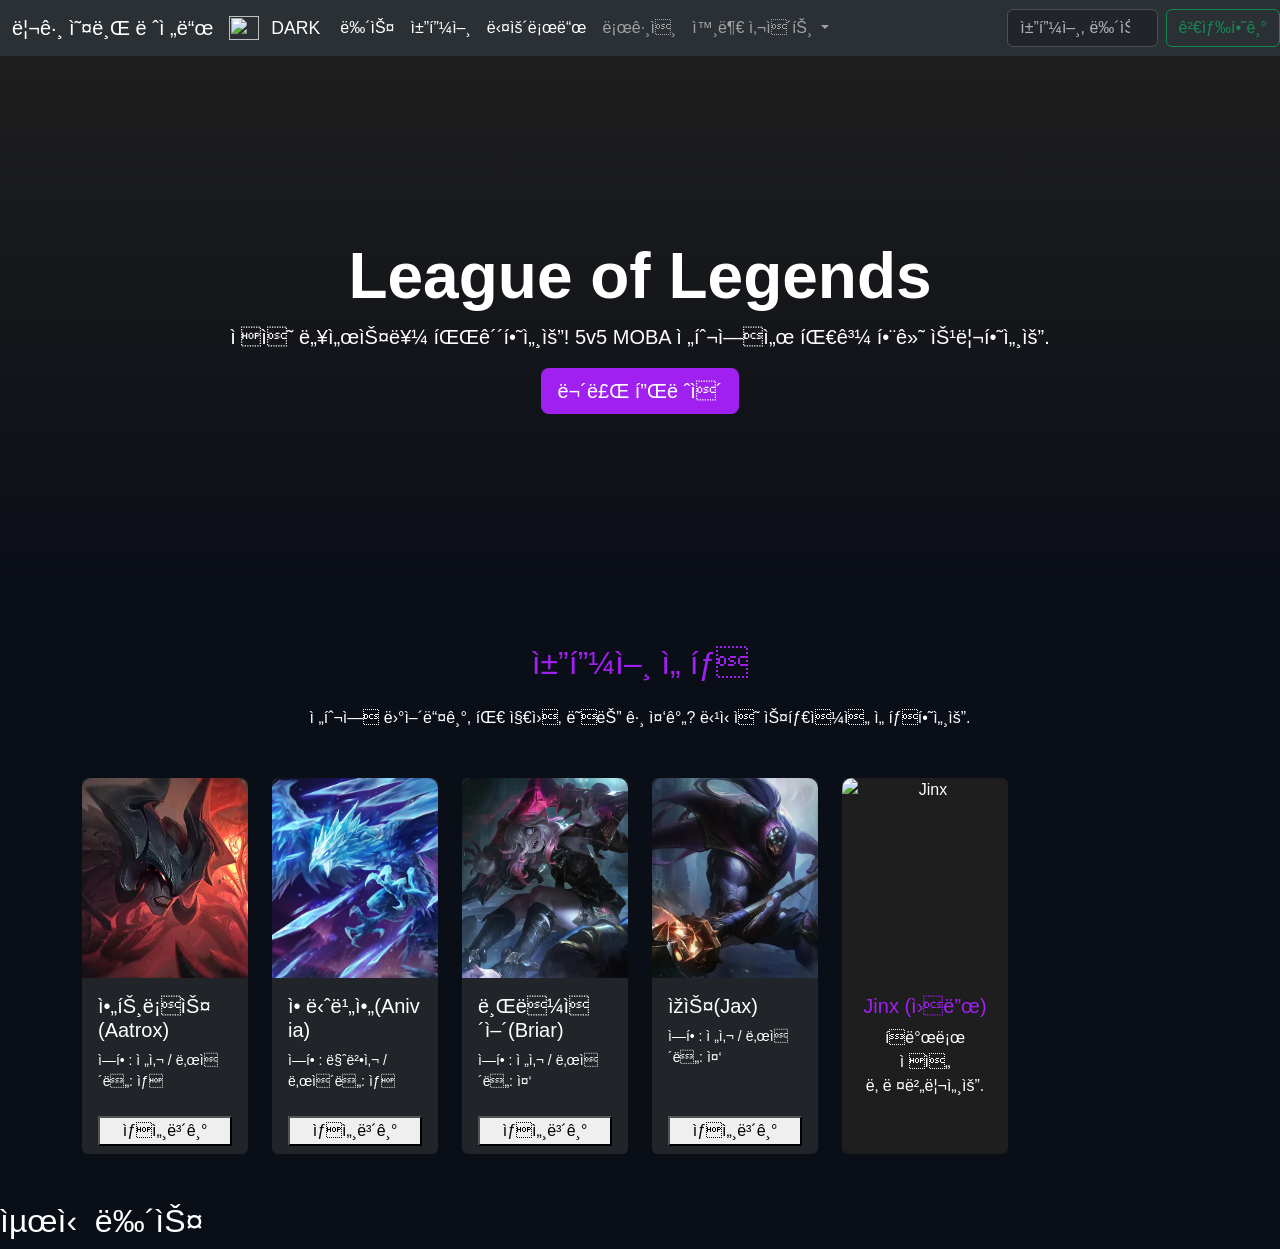
==== src/main/resources/META-INF/resources/main_index.html @ 6073a1bd "12주차 수업내용" ====
<!DOCTYPE html> <!-- 주석은 이렇게 입력! -->
<html lang=”ko”>
<head>
    <meta name="viewport" content="width=device-width, initial-scale=1">
    <link href="https://cdn.jsdelivr.net/npm/bootstrap@5.3.8/dist/css/bootstrap.min.css" rel="stylesheet" integrity="sha384-sRIl4kxILFvY47J16cr9ZwB07vP4J8+LH7qKQnuqkuIAvNWLzeN8tE5YBujZqJLB" crossorigin="anonymous">
    <script src="js/bootstrap.bundle.min.js"></script>
    <script src="js/test.js"></script>
    <script src="js/test2.js"></script>
    <script src="js/toggle.js"></script>

    <script>
        window.onload = function() {
        alert("메인 페이지 로딩 완료");
        }
    </script>

    <link href="https://cdn.jsdelivr.net/npm/bootstrap@5.3.0/dist/css/bootstrap.min.css" rel="stylesheet">
    <link rel="stylesheet" href="css/main.css">
</head>

<body>
<nav class="navbar navbar-expand-lg bg-body-tertiary" data-bs-theme="dark">
<div class="container-fluid">
  <a class="navbar-brand" href="#">리그 오브 레전드</a>
<img src="/images/LOL.webp" alt="" width="30" height="24">
<!-- [변경] "Navbar" 텍스트 → 다크/라이트 토글 버튼 -->
<button class="btn border-0" id="themeToggleBtn" onclick="toggleTheme()">
DARK
</button>

  <div class="collapse navbar-collapse" id="navbarNavDropdown">
    <ul class="navbar-nav">
      <li class="nav-item">
        <a class="nav-link active" aria-current="page" href="#">뉴스</a>
      </li>
           <li class="nav-item">
        <a class="nav-link active" aria-current="page" href="#">챔피언</a>
      </li>
           <li class="nav-item">
        <a class="nav-link active" aria-current="page" href="main_page_sub/download.html">다운로드</a>
      </li>
           <li class="nav-item">
        <a class="nav-link" href="/login">로그인</a>
      </li>
      <li class="nav-item dropdown">
        <a class="nav-link dropdown-toggle" href="#" role="button" data-bs-toggle="dropdown" aria-expanded="false">
          외부 사이트
        </a>
        <ul class="dropdown-menu">
          <li><a class="dropdown-item" href="#">롤 공식 홈</a></li>
          <li><a class="dropdown-item" href="#">전적</a></li>
          <li><a class="dropdown-item" href="#">유튜브</a></li>
        </ul>
      </li>
    </ul>
  </div>
</div>
        <form class="d-flex" id="searchForm">
            <input class="form-control me-2" type="search" placeholder="챔피언, 뉴스 검색..." aria-label="Search" id="searchInput">
            <button class="btn btn-outline-success" type="submit">검색하기</button>
        </form>
</nav>
<section class="hero d-flex align-items-center justify-content-center text-center py-5">
        <div class="container">
            <h1 class="display-3 fw-bold">League of Legends</h1>
            <p class="lead">적의 넥서스를 파괴하세요! 5v5 MOBA 전투에서 팀과 함께 승리하세요.</p>
            <a href="#" class="btn btn-primary btn-lg" onclick="alert('즐거운 플레이 되세요')">무료 플레이</a>
        </div>
    </section>
<meta charset="UTF-8">
<!-- <title>LOL - 1단계</title>
<h1>League of Legends</h1>
    <div class="container my-5">
        <div class="row">
            <div class="col-md-4">
                <div class="card">
                    <img src="https://ddragon.leagueoflegends.com/cdn/15.24.1/img/champion/Aatrox.png" class="card-img-top">
                    <div class="card-body">
                        <h5>Aatrox</h5>
                        <p>어둠의 검으로 적을 베세요.</p>
                    </div>
                    <h2 class="text-center accent-purple">챔피언 선택</h2>
                </div>
            </div>
        </div>
    </div> -->
<!-- 챔피언 선택 섹션 (작은 썸네일 PNG로 업데이트!) -->
<section class="container my-5">
        <h2 class="text-center mb-4 accent-purple">챔피언 선택</h2>
        <p class="text-center mb-5">전투에 뛰어들기, 팀 지원, 또는 그 중간? 당신의 스타일을 선택하세요.</p>
        <div class="row g-4">
            <!-- Aatrox -->
            <!-- <div class="col-md-6 col-lg-4 col-xl-2">
                <div class="card text-center h-100">
                    <img src="https://ddragon.leagueoflegends.com/cdn/15.24.1/img/champion/Aatrox.png" class="card-img-top" alt="Aatrox" loading="lazy">
                    <div class="card-body">
                        <h5 class="card-title accent-red">Aatrox (탑)</h5>
                        <p class="card-text">어둠의 검으로 적을 베세요.</p>
                    </div>
                </div>
            </div> -->
            <!-- Sylas -->
            <!-- <div class="col-md-6 col-lg-4 col-xl-2">
                <div class="card text-center h-100">
                    <img src="https://ddragon.leagueoflegends.com/cdn/15.24.1/img/champion/Sylas.png" class="card-img-top" alt="Sylas" loading="lazy">
                    <div class="card-body">
                        <h5 class="card-title accent-purple">Sylas (정글/미드)</h5>
                        <p class="card-text">궁극기를 훔치세요!</p>
                    </div>
                </div>
            </div> -->

            <!-- Aatrox -->
            <div class="col-md-6 col-lg-4 col-xl-2">
                <div class="card bg-dark text-white border-secondary h-100">
                    <img src="images/Aatrox.png" class="card-img-top" alt="아트록스">
                        <div class="card-body">
                            <h5 class="card-title">아트록스(Aatrox)</h5>
                            <p class="card-text small">역할: 전사 / 난이도: 상</p>
                        </div>
                    <div class="card-footer bg-transparent border-0">
                    <button class="btnbtn-outline-light w-100"
                    data-bs-toggle="modal"
                    data-bs-target="#modalAatrox"
                    data-champ="Aatrox">
                    상세보기
                    </button>
                    </div>
                </div>
            </div>

            <!-- Anivia -->
             <div class="col-md-6 col-lg-4 col-xl-2">
                <div class="card bg-dark text-white border-secondary h-100">
                    <img src="images/Anivia.png" class="card-img-top" alt="애니비아">
                        <div class="card-body">
                            <h5 class="card-title">애니비아(Anivia)</h5>
                            <p class="card-text small">역할: 마법사 / 난이도: 상</p>
                        </div>
                    <div class="card-footer bg-transparent border-0">
                    <button class="btnbtn-outline-light w-100"
                    data-bs-toggle="modal"
                    data-bs-target="#modalAnivia"
                    data-champ="Anivia">
                    상세보기
                    </button>
                    </div>
                </div>
            </div>

            <!-- Briar -->
             <div class="col-md-6 col-lg-4 col-xl-2">
                <div class="card bg-dark text-white border-secondary h-100">
                    <img src="images/Briar.png" class="card-img-top" alt="브라이어">
                        <div class="card-body">
                            <h5 class="card-title">브라이어(Briar)</h5>
                            <p class="card-text small">역할: 전사 / 난이도: 중</p>
                        </div>
                    <div class="card-footer bg-transparent border-0">
                    <button class="btnbtn-outline-light w-100"
                    data-bs-toggle="modal"
                    data-bs-target="#modalBriar"
                    data-champ="Briar">
                    상세보기
                    </button>
                    </div>
                </div>
            </div>

            <!-- Jax -->
             <div class="col-md-6 col-lg-4 col-xl-2">
                <div class="card bg-dark text-white border-secondary h-100">
                    <img src="images/Jax.png" class="card-img-top" alt="잭스">
                        <div class="card-body">
                            <h5 class="card-title">잭스(Jax)</h5>
                            <p class="card-text small">역할: 전사 / 난이도: 중</p>
                        </div>
                    <div class="card-footer bg-transparent border-0">
                    <button class="btnbtn-outline-light w-100"
                    data-bs-toggle="modal"
                    data-bs-target="#modalJax"
                    data-champ="Jax">
                    상세보기
                    </button>
                    </div>
                </div>
            </div>

            <!-- Jinx -->
            <div class="col-md-6 col-lg-4 col-xl-2">
                <div class="card text-center h-100">
                    <img src="https://ddragon.leagueoflegends.com/cdn/15.24.1/img/champion/Jinx.png" class="card-img-top" alt="Jinx" loading="lazy">
                    <div class="card-body">
                        <h5 class="card-title accent-purple">Jinx (원딜)</h5>
                        <p class="card-text">폭발로 적을 날려버리세요.</p>
                    </div>
                </div>
            </div>
        </div>
    </section>

    </div>
    <!--모달(iframe으로Aatrox.html 불러오기) -->
    <div class="modal fade" id="modalAatrox" tabindex="-1" aria-labelledby="modalAatroxLabel" aria-hidden="true">
        <div class="modal-dialog modal-xl modal-dialog-centered modal-dialog-scrollable">
            <div class="modal-content bg-dark text-white border-secondary">
                <!--헤더-->
                <div class="modal-header border-secondary">
                    <h5 class="modal-title" id="modalAatroxLabel">아트록스(Aatrox) 상세정보</h5>
                    <button type="button" class="btn-close btn-close-white" data-bs-dismiss="modal" aria-label="Close"></button>
                </div>

                <!--바디: iframe으로내용채움-->
                <div class="modal-body p-0" style="height: 65vh; background: #0a0e17;">
                    <iframe
                        src="modals/Aatrox.html"
                        frameborder="0"
                        style="width: 100%; height: 100%; border: none;"
                        allowfullscreen>
                    </iframe>
                </div>
                <!--푸터-->
                <div class="modal-footer border-secondary">
                    <button type="button" class="btnbtn-outline-light" data-bs-dismiss="modal">닫기</button>
                </div>
            </div>
        </div>
    </div>

    <!--모달(iframe으로Anivia.html 불러오기) -->
    <div class="modal fade" id="modalAnivia" tabindex="-1" aria-labelledby="modalAniviaLabel" aria-hidden="true">
        <div class="modal-dialog modal-xl modal-dialog-centered modal-dialog-scrollable">
            <div class="modal-content bg-dark text-white border-secondary">
                <!--헤더-->
                <div class="modal-header border-secondary">
                    <h5 class="modal-title" id="modalAniviaLabel">애니비아(Anivia) 상세정보</h5>
                    <button type="button" class="btn-close btn-close-white" data-bs-dismiss="modal" aria-label="Close"></button>
                </div>

                <!--바디: iframe으로내용채움-->
                <div class="modal-body p-0" style="height: 65vh; background: #0a0e17;">
                    <iframe
                        src="modals/Anivia.html"
                        frameborder="0"
                        style="width: 100%; height: 100%; border: none;"
                        allowfullscreen>
                    </iframe>
                </div>
                <!--푸터-->
                <div class="modal-footer border-secondary">
                    <button type="button" class="btnbtn-outline-light" data-bs-dismiss="modal">닫기</button>
                </div>
            </div>
        </div>
    </div>

    <!--모달(iframe으로Briar.html 불러오기) -->
    <div class="modal fade" id="modalBriar" tabindex="-1" aria-labelledby="modalBriarLabel" aria-hidden="true">
        <div class="modal-dialog modal-xl modal-dialog-centered modal-dialog-scrollable">
            <div class="modal-content bg-dark text-white border-secondary">
                <!--헤더-->
                <div class="modal-header border-secondary">
                    <h5 class="modal-title" id="modalBriarLabel">브라이어(Briar) 상세정보</h5>
                    <button type="button" class="btn-close btn-close-white" data-bs-dismiss="modal" aria-label="Close"></button>
                </div>

                <!--바디: iframe으로내용채움-->
                <div class="modal-body p-0" style="height: 65vh; background: #0a0e17;">
                    <iframe
                        src="modals/Briar.html"
                        frameborder="0"
                        style="width: 100%; height: 100%; border: none;"
                        allowfullscreen>
                    </iframe>
                </div>
                <!--푸터-->
                <div class="modal-footer border-secondary">
                    <button type="button" class="btnbtn-outline-light" data-bs-dismiss="modal">닫기</button>
                </div>
            </div>
        </div>
    </div>

    <!--모달(iframe으로Jax.html 불러오기) -->
    <div class="modal fade" id="modalJax" tabindex="-1" aria-labelledby="modalJaxLabel" aria-hidden="true">
        <div class="modal-dialog modal-xl modal-dialog-centered modal-dialog-scrollable">
            <div class="modal-content bg-dark text-white border-secondary">
                <!--헤더-->
                <div class="modal-header border-secondary">
                    <h5 class="modal-title" id="modalJaxLabel">잭스(Jax) 상세정보</h5>
                    <button type="button" class="btn-close btn-close-white" data-bs-dismiss="modal" aria-label="Close"></button>
                </div>

                <!--바디: iframe으로내용채움-->
                <div class="modal-body p-0" style="height: 65vh; background: #0a0e17;">
                    <iframe
                        src="modals/Jax.html"
                        frameborder="0"
                        style="width: 100%; height: 100%; border: none;"
                        allowfullscreen>
                    </iframe>
                </div>
                <!--푸터-->
                <div class="modal-footer border-secondary">
                    <button type="button" class="btnbtn-outline-light" data-bs-dismiss="modal">닫기</button>
                </div>
            </div>
        </div>
    </div>

<h2>최신 뉴스</h2>
<!-- ===== 검색 결과 섹션 (기본 숨김) ===== -->
<section id="searchResults">
    <!-- 키워드 헤더 -->
    <div class="search-keyword-header">
        <h1 id="searchKeywordDisplay"></h1>
    </div>
    <!-- 본문: 사이드바 + 콘텐츠 -->
    <div class="search-body">
        <div class="container-fluid px-0">
            <div class="row g-0">
                <!-- 왼쪽 카테고리 사이드바 -->
                <div class="col-md-3 col-lg-2 search-sidebar bg-white py-4">
                    <div class="px-3 mb-3" style="font-size:0.8rem; color:#999; text-transform:uppercase; letter-spacing:0.1em;">카테고리</div>
                        <div class="search-category-item active" onclick="switchCategory('champion', this)">
                            챔피언 <span class="count" id="champCount">(0)</span>
                        </div>
                        <div class="search-category-item" onclick="switchCategory('news', this)">
                            뉴스 <span class="count" id="newsCount">(0)</span>
                        </div>
                    </div>
                </div>
                <!-- 오른쪽 콘텐츠 -->
                <div class="col-md-9 col-lg-10 search-content-area">
                    <!-- 챔피언 결과 -->
                    <div id="resultChampion">
                        <h5 class="mb-4" style="color:#333;">챔피언</h5>
                            <div id="championResultList"></div>
                        </div>
                        <!-- 뉴스 결과 -->
                        <div id="resultNews" style="display:none;">
                            <h5 class="mb-4" style="color:#333;">뉴스</h5>
                            <div id="newsResultList"></div>
                        </div>
                    </div>
                </div>
            </div>
        </div>
</section>

<script src="js/search.js"></script>

</body>
</html>
---- src/main/resources/META-INF/resources/css/main.css ----
/* ── 기본 레이아웃 ──────────────────────────────────────────── */
body { background-color: #0a0e17; color: #fff; font-family: 'Arial', sans-serif; }
.navbar { background-color: #000; }
.hero { background: linear-gradient(to bottom, #1e1e1e, #0a0e17); min-height: 60vh; }

/* ── 강조 색상 ──────────────────────────────────────────────── */
.accent-purple { color: #a020f0; }
.accent-red { color: #ff0000; }

/* ── 카드 ────────────────────────────────────────────────────── */
.card { background-color: #1e1e1e; border: none; transition: transform 0.3s, box-shadow 0.3s; }
.card:hover { transform: scale(1.05); box-shadow: 0 10px 20px rgba(160, 32, 240, 0.5); }
.card-img-top { height: 200px; object-fit: cover; border-radius: 10px 10px 0 0; }

/* ── 버튼 ────────────────────────────────────────────────────── */
.btn-primary { background-color: #a020f0; border: none; }
.btn-primary:hover { background-color: #800080; }

/* ── 검색 결과 페이지 ────────────────────────────────────────── */
#searchResults { display: none; }

.search-keyword-header {
    background: #0a0a0a;
    background-image: radial-gradient(ellipse at center, #1a1a1a 0%, #000 70%);
    min-height: 180px;
    display: flex;
    align-items: center;
    justify-content: center;
    border-bottom: 2px solid #c8a96e;
}
.search-keyword-header h1 {
    font-size: 2.8rem;
    font-weight: 700;
    color: #fff;
    letter-spacing: 0.05em;
}

.search-body { background-color: #f0ede8; min-height: 500px; }
.search-sidebar { border-right: 1px solid #ddd; }

.search-category-item {
    padding: 14px 20px;
    cursor: pointer;
    color: #333;
    font-size: 0.95rem;
    border-left: 3px solid transparent;
    transition: all 0.2s;
}
.search-category-item:hover { background: #e0dcd5; }
.search-category-item.active {
    border-left: 3px solid #c8253a;
    font-weight: 700;
    color: #c8253a;
    background: #e8e4df;
}
.search-category-item .count { color: #999; font-size: 0.85rem; margin-left: 6px; }

.search-content-area { padding: 30px; }

.search-result-card {
    background: #fff;
    border: none;
    border-radius: 6px;
    margin-bottom: 16px;
    transition: box-shadow 0.2s;
}
.search-result-card:hover { box-shadow: 0 4px 15px rgba(0,0,0,0.15); }
.search-result-card img { width: 110px; height: 80px; object-fit: cover; border-radius: 6px 0 0 6px; }

.no-result { text-align: center; padding: 80px 20px; color: #666; }
.no-result h4 { color: #333; }

   
        body { background-color: #0a0e17; color: #fff; }
        .accent-purple { color: #a020f0; }
        .card { background-color: #1e1e1e; border: none; color: white; }
        .btn-primary { background-color: #a020f0; border: none; }
        /* 4단계: 애니메이션및시각효과추가*/
        .card {
            transition: transform 0.3s, box-shadow 0.3s;
            }
        .card:hover{
            transform: scale(1.05); /* 마우스를올리면커짐*/
            box-shadow: 0 10px 20px rgba(160, 32, 240, 0.5); /* 보라색광원효과*/
            }
        .card-img-top {
            height: 200px;
            object-fit: cover; /* 이미지가찌그러지지않게채움*/
            }

            /* ── [추가] 테마 토글 버튼 (폰트 크기, 색상 등 ) ──────────────── */
#themeToggleBtn { font-size: 1.1rem; color: #fff; }
body.light-mode #themeToggleBtn { color: #212529; }

/* ── [추가] 라이트 모드 (다양한 색상 정보 ─────────────────────── */
body.light-mode { background-color: #f8f9fa; color: #212529; }
body.light-mode .navbar { background-color: #e9ecef !important; }
body.light-mode .navbar .navbar-brand,
body.light-mode .navbar .nav-link { color: #212529 !important; }
body.light-mode .hero { background: linear-gradient(to bottom, #dce3ea, #f8f9fa); }
body.light-mode .card { background-color: #ffffff; color: #212529; border: 1px solid #dee2e6; }
body.light-mode .card-title { color: #212529; }
body.light-mode .card-text { color: #555; }
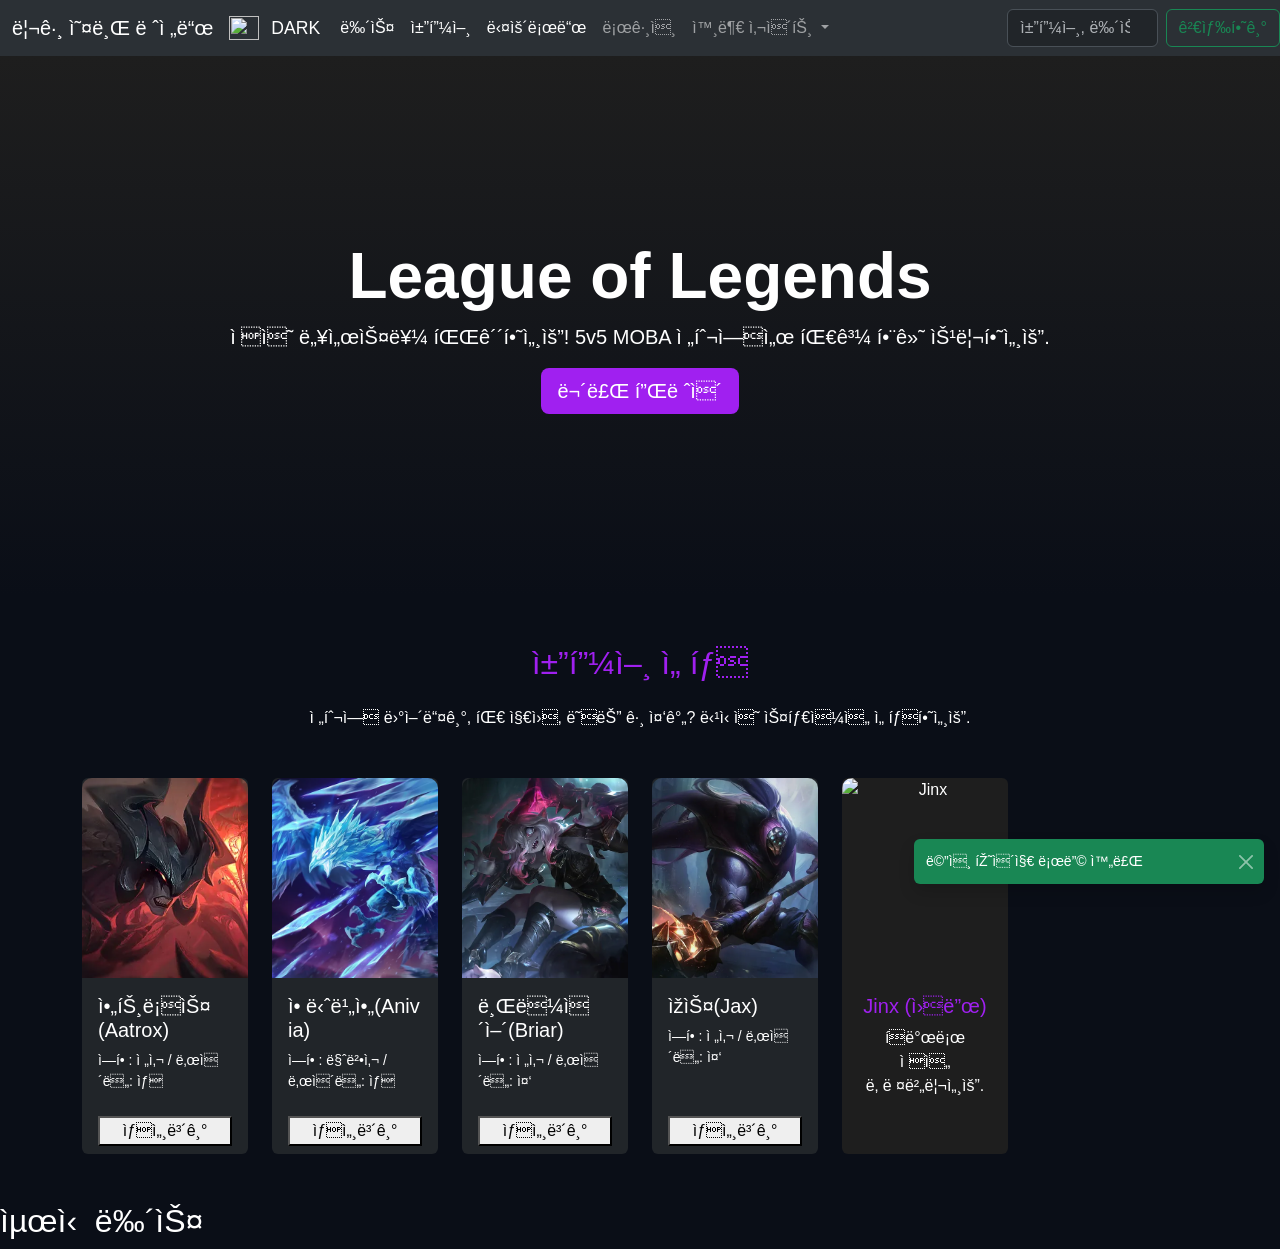
==== commit baf7e0db: "13주차 수업내용" ====
--- a/src/main/resources/META-INF/resources/main_index.html
+++ b/src/main/resources/META-INF/resources/main_index.html
@@ -10,7 +10,7 @@
 
     <script>
         window.onload = function() {
-        alert("메인 페이지 로딩 완료");
+        showToast('메인 페이지 로딩 완료');
         }
     </script>
 
@@ -350,5 +350,22 @@
 
 <script src="js/search.js"></script>
 
+
+<!-- 토스트 컨테이너 </body> 바로 위에 추가 -->
+<div class="toast-container position-fixed
+    bottom-0 end-0 p-3" style="z-index:9999">
+    <div id="liveToast" class="toast align-items-center
+    text-white bg-success border-0" role="alert">
+        <div class="d-flex">
+            <div class="toast-body" id="toastBody">
+            메시지
+            </div>
+                <button type="button"
+                class="btn-close btn-close-white me-2 m-auto"
+                data-bs-dismiss="toast"></button>
+        </div>
+    </div>
+</div>
+
 </body>
 </html>
